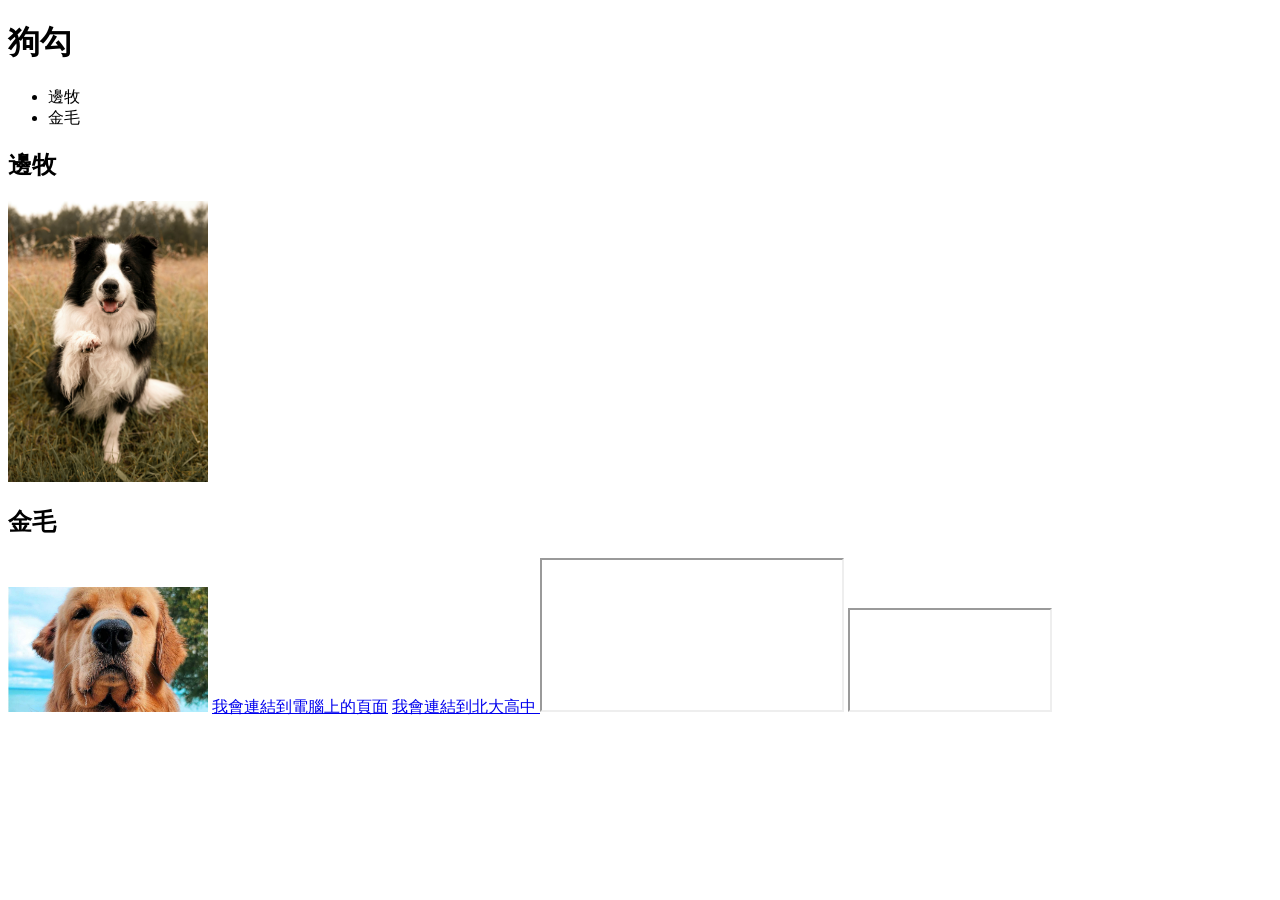
==== index.html @ 266faf5d "111" ====
<!DOCTYPE html>
<html lang="zh-Hant-TW">
<head>
    <meta charset="UTF-8">
    <meta name="viewport" content="width=device-width, initial-scale=1.0">
    <title>嗨</title>
</head>

<body>
    <h1>狗勾</h1>

 <ul>
   <li>邊牧</li>
   <li>金毛</li>
 </ul>
 
 <h2>邊牧</h2>
    <img src="image/1.jpg"width=200>
    <p></p>

    <h2>金毛</h2>
    <img src="image/0.jpg" width=200>


<a href="123.html"> 我會連結到電腦上的頁面</a>
<a href="http://www.bdsh.ntpc.edu.tw"> 我會連結到北大高中 </a>

<iframe src="https://maps.app.goo.gl/A2ZghNmePTc3Bvzx5"></iframe>
<iframe width="200" height="100" src="https://youtu.be/G54TH4ka_co?si=CsNtVd4UPHEXT_X0"> </iframe>
    
</body>
</html>
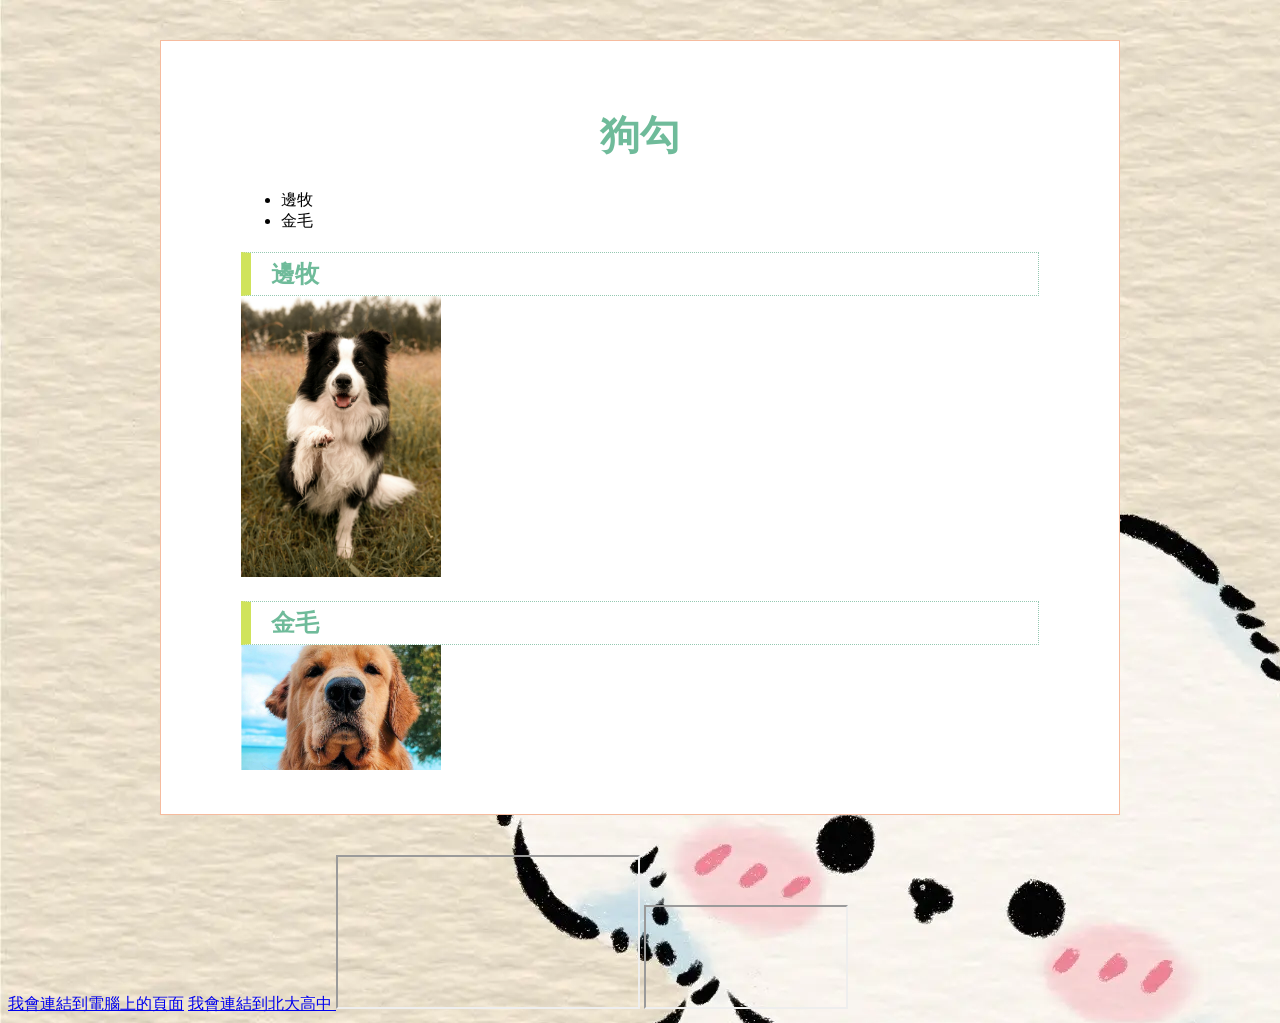
==== commit b873947b: "1234" ====
--- a/index.html
+++ b/index.html
@@ -4,25 +4,31 @@
     <meta charset="UTF-8">
     <meta name="viewport" content="width=device-width, initial-scale=1.0">
     <title>嗨</title>
+    <link href="style.css" rel="stylesheet">
+
 </head>
 
 <body>
-    <h1>狗勾</h1>
+  <div id="wrap">
 
- <ul>
-   <li>邊牧</li>
-   <li>金毛</li>
- </ul>
- 
- <h2>邊牧</h2>
-    <img src="image/1.jpg"width=200>
-    <p></p>
+      <h1>狗勾</h1>
 
-    <h2>金毛</h2>
-    <img src="image/0.jpg" width=200>
+  <ul>
+    <li>邊牧</li>
+    <li>金毛</li>
+  </ul>
+  
+  <h2>邊牧</h2>
+      <img src="image/1.jpg"width=200>
+      <p></p>
 
+      <h2>金毛</h2>
+      <img src="image/0.jpg" width=200>
+  </div>
+</body>
 
 <a href="123.html"> 我會連結到電腦上的頁面</a>
+
 <a href="http://www.bdsh.ntpc.edu.tw"> 我會連結到北大高中 </a>
 
 <iframe src="https://maps.app.goo.gl/A2ZghNmePTc3Bvzx5"></iframe>
--- a/style.css
+++ b/style.css
@@ -0,0 +1,25 @@
+h1{
+	color: #6fbb9a;
+	text-align: center ;
+	font-size: 250%;
+}
+h2{
+	color: #6fbb9a;
+	border: #94c8b1 1px dotted;
+	border-left: #d0e35b 10px solid;
+	padding: 5px 20px;
+	margin-bottom: 0;
+}
+body{
+	background-color: #fbf9cc;
+	background-image: url(image/o8b7EBkfzEiyDAP7F7EKIxHCAAeSBJAwe1naAD~tplv-dy-aweme-images_q75.webp);
+	background-repeat: repeat-x;
+}
+
+#wrap{
+	width: 798px;
+	margin: 40px auto;
+	padding: 40px 80px;
+	border: #f6bb9e 1px solid;
+	background-color: #fff;
+}
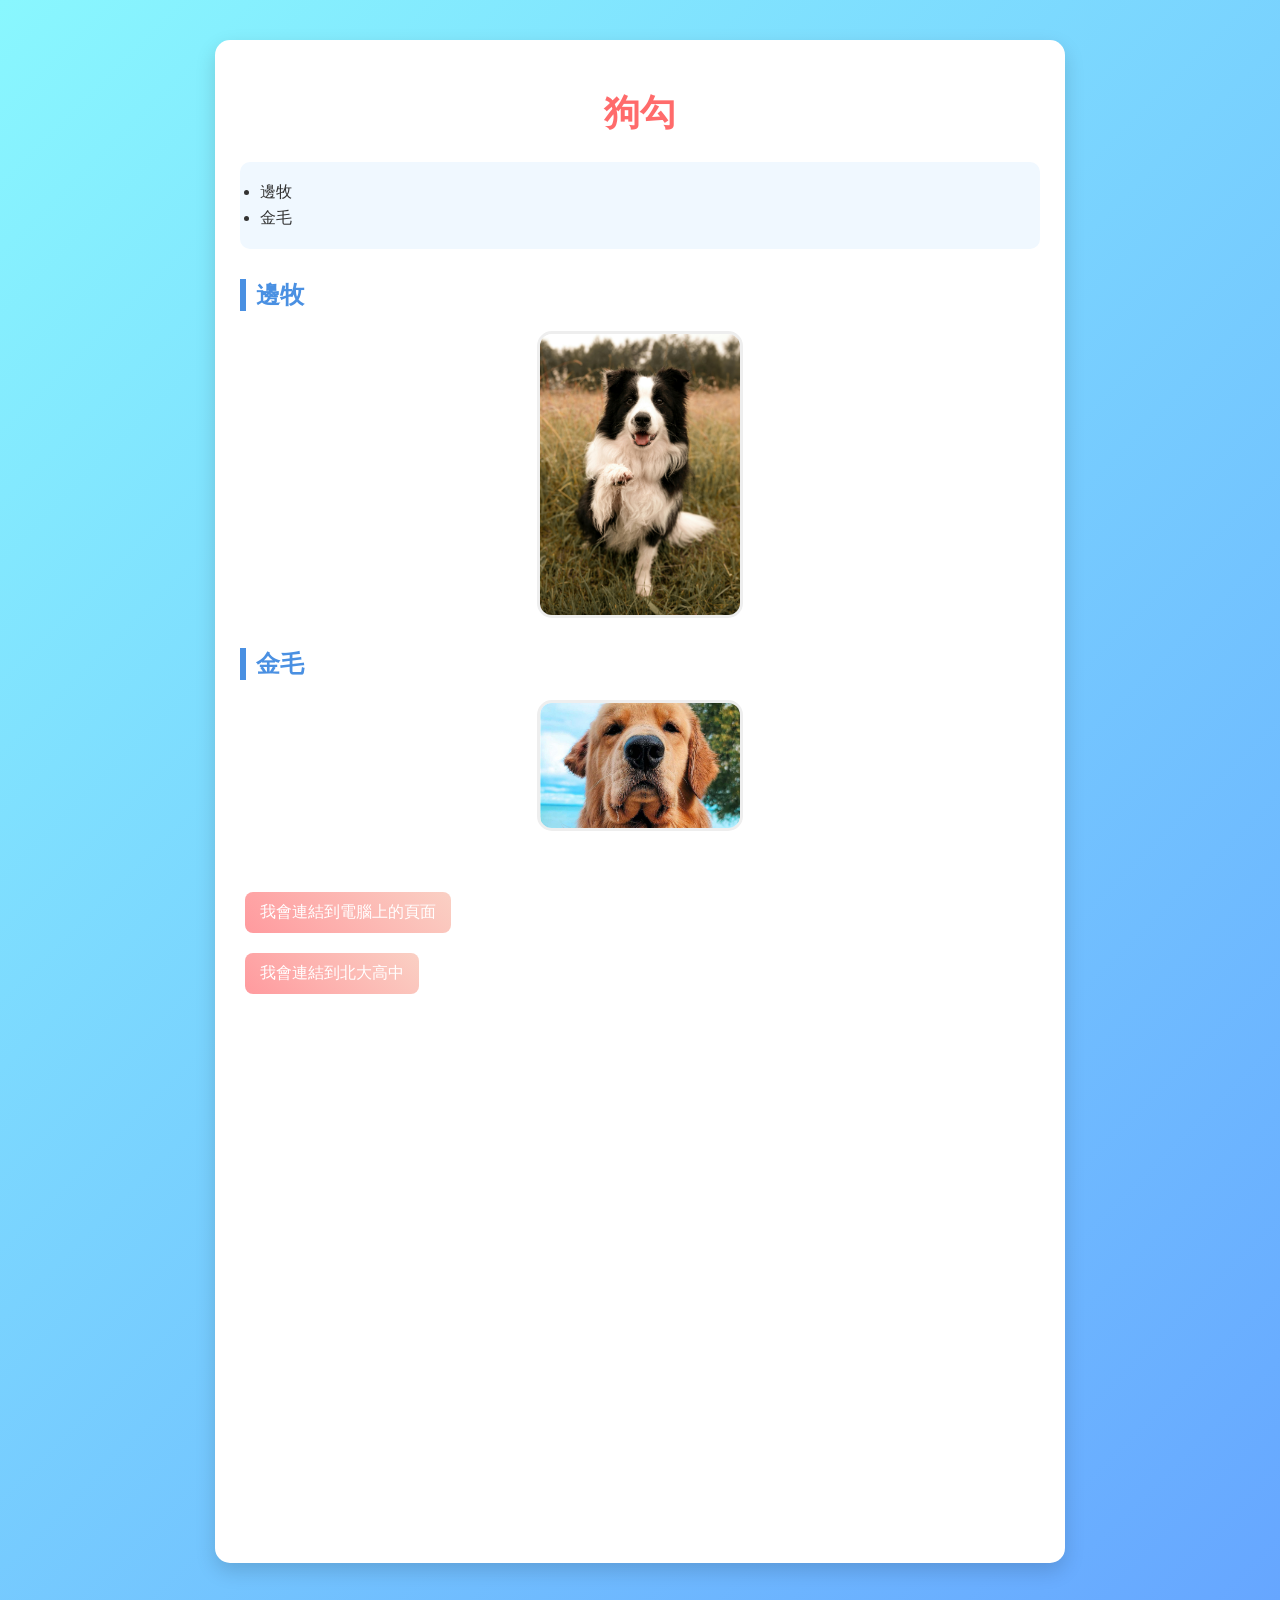
==== commit 4b5f5afa: "45444" ====
--- a/index.html
+++ b/index.html
@@ -5,34 +5,49 @@
     <meta name="viewport" content="width=device-width, initial-scale=1.0">
     <title>嗨</title>
     <link href="style.css" rel="stylesheet">
-
 </head>
 
 <body>
   <div id="wrap">
 
-      <h1>狗勾</h1>
+    <h1>狗勾</h1>
 
-  <ul>
-    <li>邊牧</li>
-    <li>金毛</li>
-  </ul>
+    <ul>
+      <li>邊牧</li>
+      <li>金毛</li>
+    </ul>
   
-  <h2>邊牧</h2>
-      <img src="image/1.jpg"width=200>
-      <p></p>
+    <h2>邊牧</h2>
+    <img src="image/1.jpg" width="200" alt="邊境牧羊犬">
 
-      <h2>金毛</h2>
-      <img src="image/0.jpg" width=200>
+    <h2>金毛</h2>
+    <img src="image/0.jpg" width="200" alt="黃金獵犬">
+
+    <br><br>
+
+    <a href="123.html">我會連結到電腦上的頁面</a><br>
+    <a href="http://www.bdsh.ntpc.edu.tw" target="_blank">我會連結到北大高中</a>
+
+    <br><br>
+
+  
+    <iframe 
+      src="https://www.google.com/maps?q=25.0169,121.4628&z=15&output=embed"
+      width="300" 
+      height="200">
+    </iframe>
+
+    <br><br>
+
+  
+    <iframe 
+      width="300" 
+      height="200" 
+      src="https://www.youtube.com/embed/G54TH4ka_co"
+      frameborder="0"
+      allowfullscreen>
+    </iframe>
+
   </div>
 </body>
-
-<a href="123.html"> 我會連結到電腦上的頁面</a>
-
-<a href="http://www.bdsh.ntpc.edu.tw"> 我會連結到北大高中 </a>
-
-<iframe src="https://maps.app.goo.gl/A2ZghNmePTc3Bvzx5"></iframe>
-<iframe width="200" height="100" src="https://youtu.be/G54TH4ka_co?si=CsNtVd4UPHEXT_X0"> </iframe>
-    
-</body>
 </html>
--- a/style.css
+++ b/style.css
@@ -1,25 +1,83 @@
-h1{
-	color: #6fbb9a;
-	text-align: center ;
-	font-size: 250%;
-}
-h2{
-	color: #6fbb9a;
-	border: #94c8b1 1px dotted;
-	border-left: #d0e35b 10px solid;
-	padding: 5px 20px;
-	margin-bottom: 0;
-}
-body{
-	background-color: #fbf9cc;
-	background-image: url(image/o8b7EBkfzEiyDAP7F7EKIxHCAAeSBJAwe1naAD~tplv-dy-aweme-images_q75.webp);
-	background-repeat: repeat-x;
+/* 全頁背景（漸層） */
+body {
+    font-family: "Microsoft JhengHei", sans-serif;
+    background: linear-gradient(135deg, #89f7fe, #66a6ff);
+    margin: 0;
+    padding: 0;
 }
 
-#wrap{
-	width: 798px;
-	margin: 40px auto;
-	padding: 40px 80px;
-	border: #f6bb9e 1px solid;
-	background-color: #fff;
+/* 卡片容器 */
+#wrap {
+    max-width: 800px;
+    margin: 40px auto;
+    padding: 25px;
+    background-color: #ffffff;
+    border-radius: 15px;
+    box-shadow: 0 8px 20px rgba(0, 0, 0, 0.15);
+}
+
+/* 主標題 */
+h1 {
+    text-align: center;
+    color: #ff6b6b;
+    font-size: 36px;
+}
+
+/* 副標題 */
+h2 {
+    color: #4a90e2;
+    border-left: 6px solid #4a90e2;
+    padding-left: 10px;
+    margin-top: 30px;
+}
+
+/* 清單 */
+ul {
+    background-color: #f0f8ff;
+    padding: 15px 20px;
+    border-radius: 10px;
+}
+
+li {
+    margin: 5px 0;
+    color: #333;
+}
+
+/* 圖片 */
+img {
+    display: block;
+    margin: 15px auto;
+    border-radius: 15px;
+    border: 3px solid #eee;
+    transition: transform 0.3s ease, box-shadow 0.3s ease;
+}
+
+img:hover {
+    transform: scale(1.08);
+    box-shadow: 0 8px 15px rgba(0,0,0,0.2);
+}
+
+/* 連結按鈕 */
+a {
+    display: inline-block;
+    margin: 10px 5px;
+    padding: 10px 15px;
+    border-radius: 8px;
+    text-decoration: none;
+    color: #fff;
+    background: linear-gradient(45deg, #ff9a9e, #fad0c4);
+    transition: transform 0.2s, opacity 0.2s;
+}
+
+a:hover {
+    transform: translateY(-3px);
+    opacity: 0.9;
+}
+
+/* iframe */
+iframe {
+    display: block;
+    margin: 20px auto;
+    border-radius: 12px;
+    border: none;
 }
